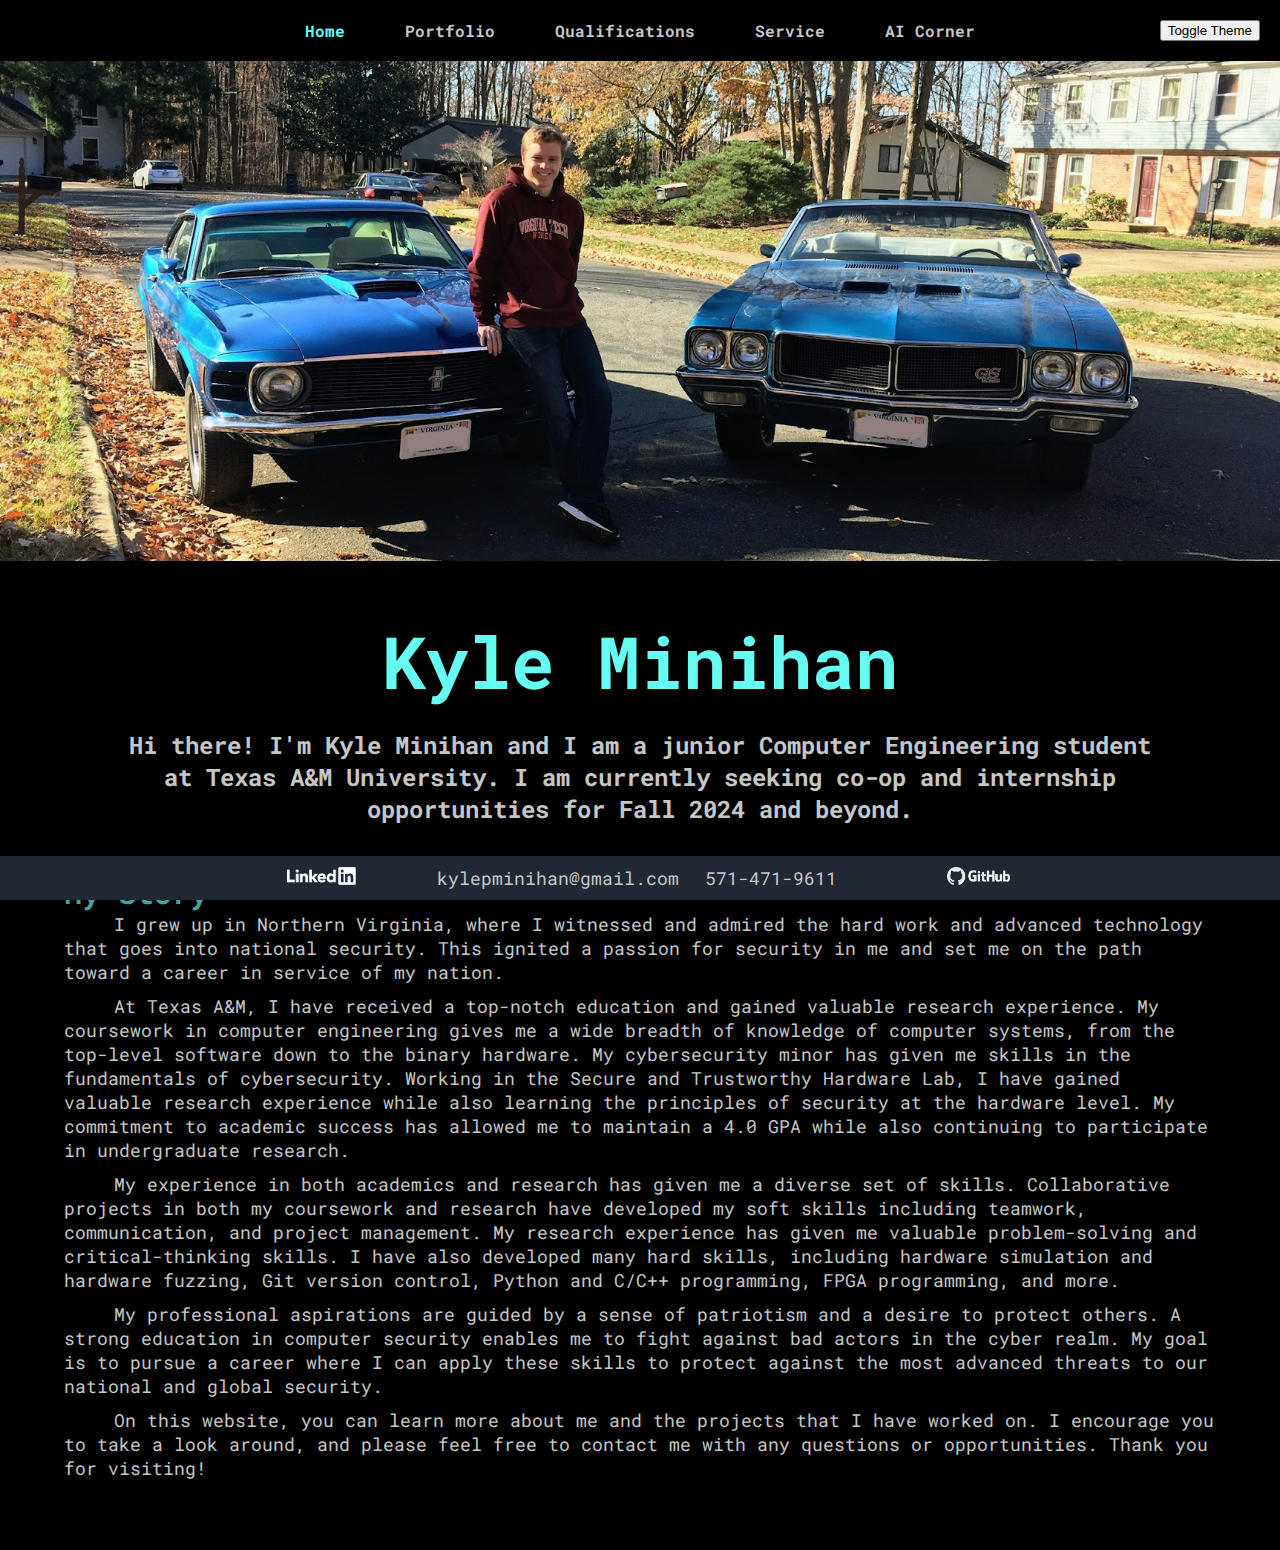
==== index.html @ 6b1ae29c "initial commit" ====
<!DOCTYPE html>
<html lang="en">
<head>
	<meta charset="UTF-8">
	<meta name="viewport" content="width=device-width, initial-scale=1.0">
	<title>Kyle Minihan</title>
	<link href="https://fonts.googleapis.com/css2?family=Roboto+Mono:ital,wght@0,400;0,700;1,400;1,700&display=swap" rel="stylesheet">
	<link id="main_stylesheet" rel="stylesheet" type="text/css" href="style.css"></link>
</head>
<body>
	<header>
		<button type="button" class="theme_toggle" onclick="toggleTheme()">Toggle Theme</button>
	</header>
	<div class="main_container">
		<nav class="nav_bar">
			<a class="nav_button nav_button_current" href="index.html">Home</a>
			<a class="nav_button" href="portfolio.html">Portfolio</a>
			<a class="nav_button" href="qualifications.html">Qualifications</a>
			<a class="nav_button" href="service.html">Service</a>
			<a class="nav_button" href="ai_corner.html">AI Corner</a>
		</nav>
		<div class="main_content">
			<img class="cover_image" src="images/car_pic.jpg" alt="Picture of Kyle Minihan">
			<h1 class="name">Kyle Minihan</h1>
			<div class="about_me"> Hi there! I'm Kyle Minihan and I am a junior  Computer Engineering student at Texas A&M University. 
					I am currently seeking co-op and internship opportunities for Fall 2024 and beyond.</div>
			<h2>My Story</h2>
			<div class="content_block">
				<p class="indent">
					I grew up in Northern Virginia, where I witnessed and admired the hard work and advanced technology that goes into national 
					security. This ignited a passion for security in me and set me on the path toward a career in service of my nation.
				</p>
				<p class="indent">
					At Texas A&M, I have received a top-notch education and gained valuable research experience. My coursework in computer engineering 
					gives me a wide breadth of knowledge of computer systems, from the top-level software down to the binary hardware.
					My cybersecurity minor has given me skills in the fundamentals of cybersecurity. Working in the Secure and Trustworthy Hardware 
					Lab, I have gained valuable research experience while also learning the principles of security at the hardware level. My commitment
					to academic success has allowed me to maintain a 4.0 GPA while also continuing to participate in undergraduate research.
				</p>
				<p class="indent">
					My experience in both academics and research has given me a diverse set of skills. Collaborative projects in both my coursework
					and research have developed my soft skills including teamwork, communication, and project management. My research experience has
					given me valuable problem-solving and critical-thinking skills. I have also developed many hard skills, including hardware simulation
					and hardware fuzzing, Git version control, Python and C/C++ programming, FPGA programming, and more.
				</p>
				<p class="indent">
					My professional aspirations are guided by a sense of patriotism and a desire to protect others. A strong education in computer security
					enables me to fight against bad actors in the cyber realm. My goal is to pursue a career where I can apply these skills to protect 
					against the most advanced threats to our national and global security.
				</p>
				<p class="indent">
					On this website, you can learn more about me and the projects that I have worked on. I encourage you to take a look around, and please
					feel free to contact me with any questions or opportunities. Thank you for visiting!
				</p>
			</div>
		</div>
	</div>
	<footer>
		<div class="footer_item"></div>
		<div class="footer_item">
			<a class="external_link" href="https://www.linkedin.com/in/kyle-minihan-ba7a75251/">
				<img class="footer_img" src="images/linkedin_logo.png" alt="LinkedIn">
			</a>
		</div>
		<div class="footer_item">
			<p>kylepminihan@gmail.com</p>
		</div>
		<div class="footer_item">
			<p>571-471-9611</p>
		</div>
		<div class="footer_item">
			<a class="external_link" href="https://github.com/minmanrox">
				<img class="footer_img" src="images/github_logo.png" alt="GitHub">
			</a>
		</div>
		<div class="footer_item"></div>
	</footer>
	<script src="script.js"></script>
</body>
</html>
---- style.css ----
:root {
    --blue-light: #66fcf1;
    --blue-medium: #45a29e;
    --grey-light: #c5c6c7;
    --grey-medium: #1f2833;
    --grey-dark: #0b0c10;
}

.theme_toggle {
    right: 20px;
    top: 20px;
    position: absolute;
}

body {
    background-color: black;
    color: var(--grey-light);
    font-family: 'Roboto Mono', monospace;
    font-size: 18px;
    margin: auto;
    padding-bottom: 60px;
}

a:visited {
    color: inherit;
}

/* Style the buttons */
.nav_button {
    display: inline-block;
    padding: 10px 20px;
    margin: 10px;
    color: var(--grey-light);
    border: none;
    text-align: center;
    text-decoration: none;
    font-size: 16px;
    font-weight: bold;
    cursor: pointer;
}

/* Override color for current page*/
.nav_button_current {
    color: var(--blue-light) !important;
}

/* Evenly space the buttons */
.nav_bar {
    display: flex;
    justify-content: center;
}

/* Style the image */
.cover_image {
    width: 100%;
    height: 500px;
    object-fit: cover;
}

/* Style my name */
.name {
    font-size: 72px;
    font-weight: bold;
    text-align: center;
    color: var(--blue-light);
    margin-bottom: 20px;
}

/* Style bio */
.about_me {
    font-size: 24px;
    font-weight: bold;
    text-align: center;
    color: var(--grey-light);
    margin: auto;
    margin-bottom: 2em;
    width: 80%;
}

/* Style subheadings */
h2 {
    font-size: 30px;
    font-weight: bold;
    color: var(--blue-medium);
    margin: auto;
    width: 90%;
}

h3 {
    font-size: 24px;
    font-weight: bold;
    color: var(--grey-light);
    margin: auto;
    width: 90%;

}

/* Style the main content */
p {
    margin: auto;
    width: 90%;
}

p.indent {
    text-indent: 50px;
    margin-bottom: 10px;
}

/* Style main headings*/
h1 {
    font-size: 60px;
    font-weight: bold;
    text-align: center;
    color: var(--blue-light);
}

/* Style each content section*/
.content_section {
    padding-bottom: 20px;
}

/* Style the bullet points */
ul.a {
    margin: auto;
    width: 90%;
    list-style-type: none;
    list-style-position: inside;
    padding-bottom: 20px;
}

ul.b {
    list-style-type: none;
    list-style-position: inside;
    padding-bottom: 20px;
    padding-left: 5px;
}

li.a {
    border-left: 1px solid var(--grey-light);
    padding-left: 20px;
    font-size: 18px;
    color: var(--grey-light);
}

li.b{
    list-style-type: circle;
}

/* Style download link */
.download_link {
    display: block;
    margin: auto;
    width: 90%;
    text-align: center;
    text-decoration: none;
    color: var(--grey-light);
    font-size: 16px;
    margin-bottom: 36px;
}

.external_link {
    color: var(--grey-light);
    text-decoration: none;
    font-weight: bold;
}

/* Style flex container */
.flex_container {
    display: flex;
    margin: auto;
    width: 97%;
}

.flex_item_a {
    flex: 2;
}

.flex_item_b {
    display: flex;
    flex-direction: column;
    flex: 1;
    align-items: center;
    justify-content: center;
    text-align: center;
}

.portfo_img {
    width: 300px;
}

.service_logo {
    width: 300px;
}

/* Style the footer */
footer {
    display: flex;
    margin-top: 20px;
    left: 0;
    bottom: 0;
    width: 100%;
    padding: 10px;
    background-color: var(--grey-medium);
    color: var(--grey-light);
    text-align: center;
    position: fixed;
}

.footer_item {
    flex: 1;
}

.footer_img {
    height: 1em;
}

/* AI-generated CSS */
.page_title {
    text-align: center;
}
  
.page_description {
    text-align: center;
    font-weight: bold;
}
  
.poetry {
    color: lightblue;
}

.jokes {
    color: lightblue;
}

.pickup_lines {
    color: lightblue;
}

.poem_column,
.joke_column,
.pickup_line_column {
    margin-left: 5%;
    margin-bottom: 20px;
    width: 25%;
    display: inline-block;
    vertical-align: top;
}
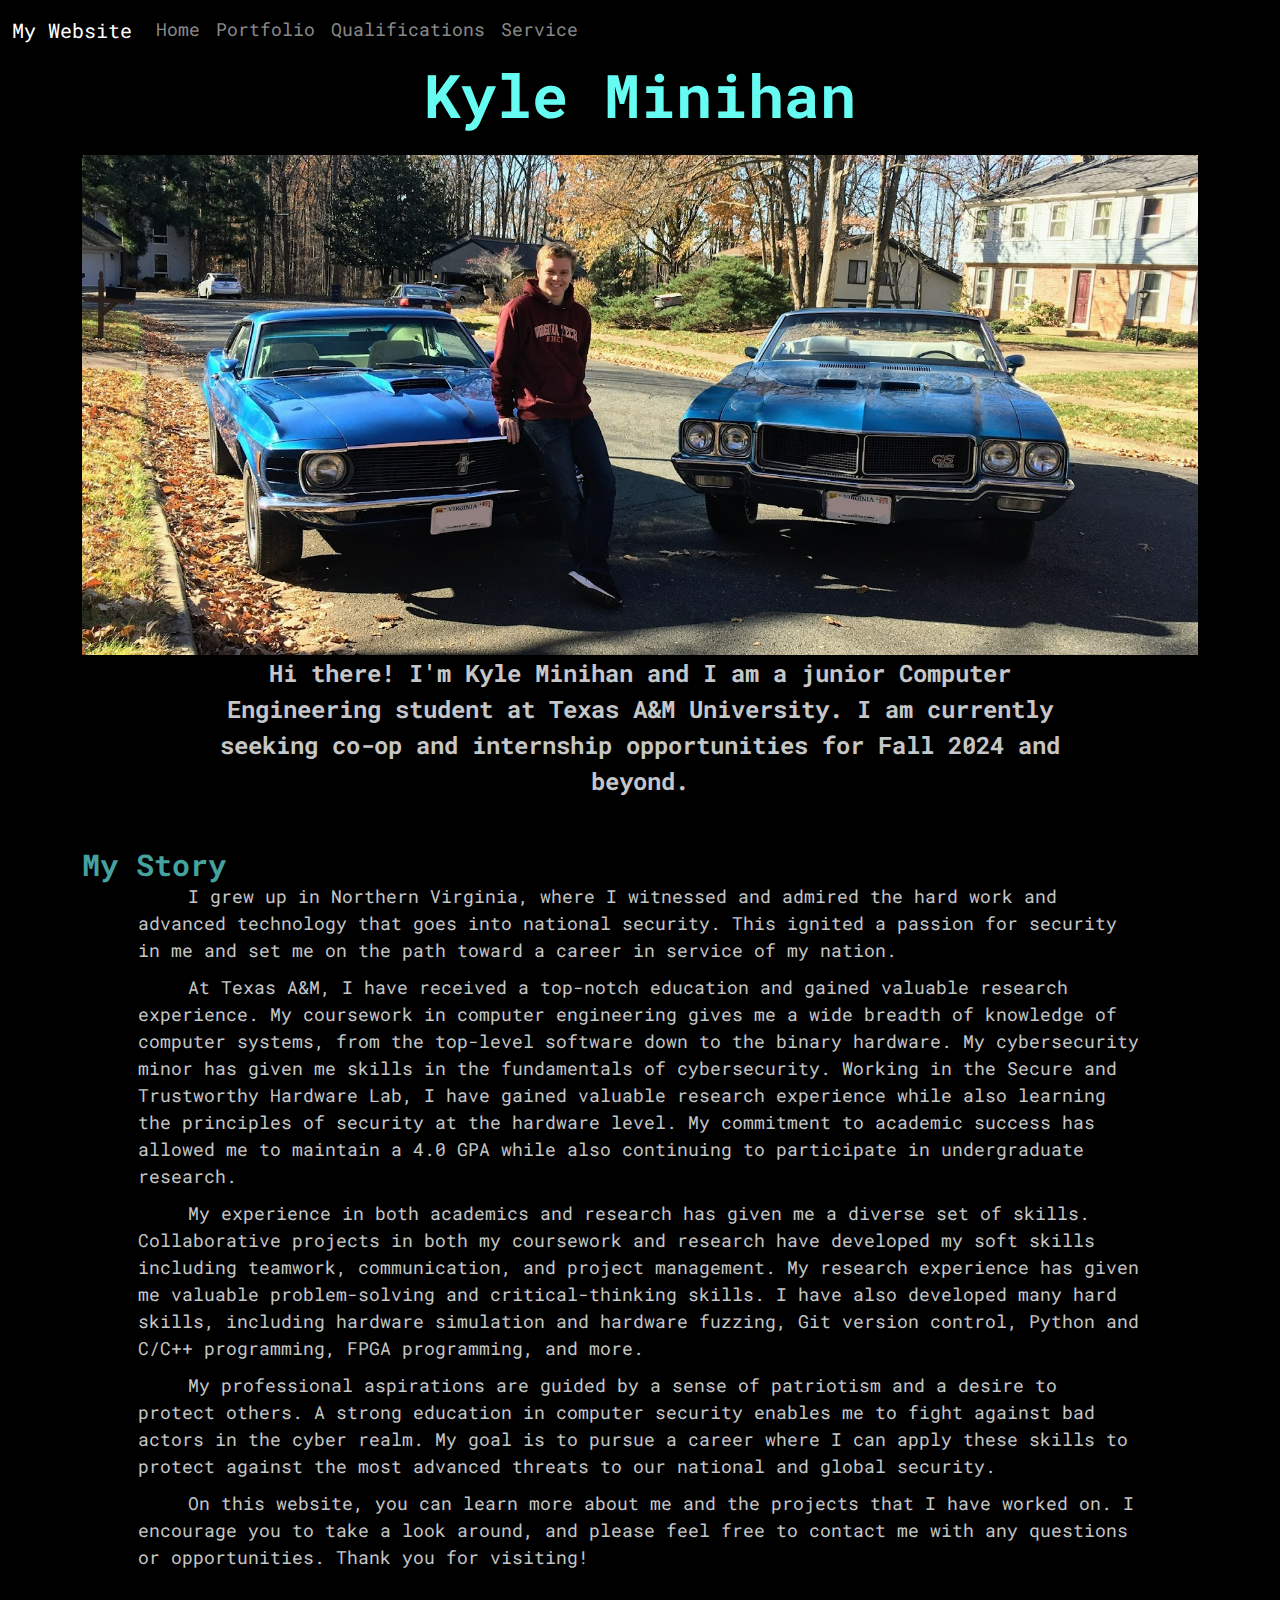
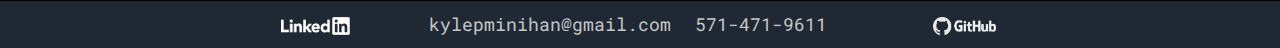
==== commit 282fe7fc: "updated theme 1 for mobile devices. disabled theme 2" ====
--- a/index.html
+++ b/index.html
@@ -5,23 +5,46 @@
 	<meta name="viewport" content="width=device-width, initial-scale=1.0">
 	<title>Kyle Minihan</title>
 	<link href="https://fonts.googleapis.com/css2?family=Roboto+Mono:ital,wght@0,400;0,700;1,400;1,700&display=swap" rel="stylesheet">
+	<link rel="stylesheet" href="https://cdn.jsdelivr.net/npm/bootstrap@5.3.0/dist/css/bootstrap.min.css">
 	<link id="main_stylesheet" rel="stylesheet" type="text/css" href="style.css"></link>
 </head>
 <body>
+	<nav class="navbar navbar-expand-lg navbar-dark">
+		<div class="container-fluid">
+            <a class="navbar-brand" href="#">My Website</a>
+			<!-- <button type="button" class="btn btn-secondary btn-sm" onclick="toggleTheme()">Toggle Theme</button> -->
+            <button class="navbar-toggler" type="button" data-bs-toggle="collapse" data-bs-target="#navbarNav" aria-controls="navbarNav" aria-expanded="false" aria-label="Toggle navigation">
+				<span class="navbar-toggler-icon"></span>
+            </button>
+            <div class="collapse navbar-collapse" id="navbarNav">
+				<ul class="navbar-nav">
+					<li class="nav-item">
+						<a class="nav-link" href="index.html">Home</a>
+                    </li>
+                    <li class="nav-item">
+						<a class="nav-link" href="portfolio.html">Portfolio</a>
+                    </li>
+                    <li class="nav-item">
+						<a class="nav-link" href="qualifications.html">Qualifications</a>
+                    </li>
+					<li class="nav-item">
+						<a class="nav-link" href="service.html">Service</a>
+                    </li>
+					<!-- <li class="nav-item">
+						<a class="nav-link" href="ai_corner.html">AI Corner</a>
+                    </li> -->
+                </ul>
+            </div>
+        </div>
+    </nav>
+	
 	<header>
-		<button type="button" class="theme_toggle" onclick="toggleTheme()">Toggle Theme</button>
+		<h1>Kyle Minihan</h1>
 	</header>
-	<div class="main_container">
-		<nav class="nav_bar">
-			<a class="nav_button nav_button_current" href="index.html">Home</a>
-			<a class="nav_button" href="portfolio.html">Portfolio</a>
-			<a class="nav_button" href="qualifications.html">Qualifications</a>
-			<a class="nav_button" href="service.html">Service</a>
-			<a class="nav_button" href="ai_corner.html">AI Corner</a>
-		</nav>
-		<div class="main_content">
+
+	<main class="main_container container mt-4">
+		<div class="main_content row">
 			<img class="cover_image" src="images/car_pic.jpg" alt="Picture of Kyle Minihan">
-			<h1 class="name">Kyle Minihan</h1>
 			<div class="about_me"> Hi there! I'm Kyle Minihan and I am a junior  Computer Engineering student at Texas A&M University. 
 					I am currently seeking co-op and internship opportunities for Fall 2024 and beyond.</div>
 			<h2>My Story</h2>
@@ -54,7 +77,8 @@
 				</p>
 			</div>
 		</div>
-	</div>
+	</main>
+	
 	<footer>
 		<div class="footer_item"></div>
 		<div class="footer_item">
@@ -76,5 +100,6 @@
 		<div class="footer_item"></div>
 	</footer>
 	<script src="script.js"></script>
+	<script src="https://cdn.jsdelivr.net/npm/bootstrap@5.3.0/dist/js/bootstrap.bundle.min.js"></script>
 </body>
 </html>
--- a/style.css
+++ b/style.css
@@ -6,19 +6,12 @@
     --grey-dark: #0b0c10;
 }
 
-.theme_toggle {
-    right: 20px;
-    top: 20px;
-    position: absolute;
-}
-
 body {
     background-color: black;
     color: var(--grey-light);
     font-family: 'Roboto Mono', monospace;
     font-size: 18px;
     margin: auto;
-    padding-bottom: 60px;
 }
 
 a:visited {
@@ -203,7 +196,6 @@
     background-color: var(--grey-medium);
     color: var(--grey-light);
     text-align: center;
-    position: fixed;
 }
 
 .footer_item {
@@ -214,7 +206,14 @@
     height: 1em;
 }
 
-/* AI-generated CSS */
+/* Media query for screens smaller than 768px */
+@media (max-width: 768px) {
+    footer {
+        flex-direction: column;
+    }
+}
+
+/* uI-generated CSS */
 .page_title {
     text-align: center;
 }
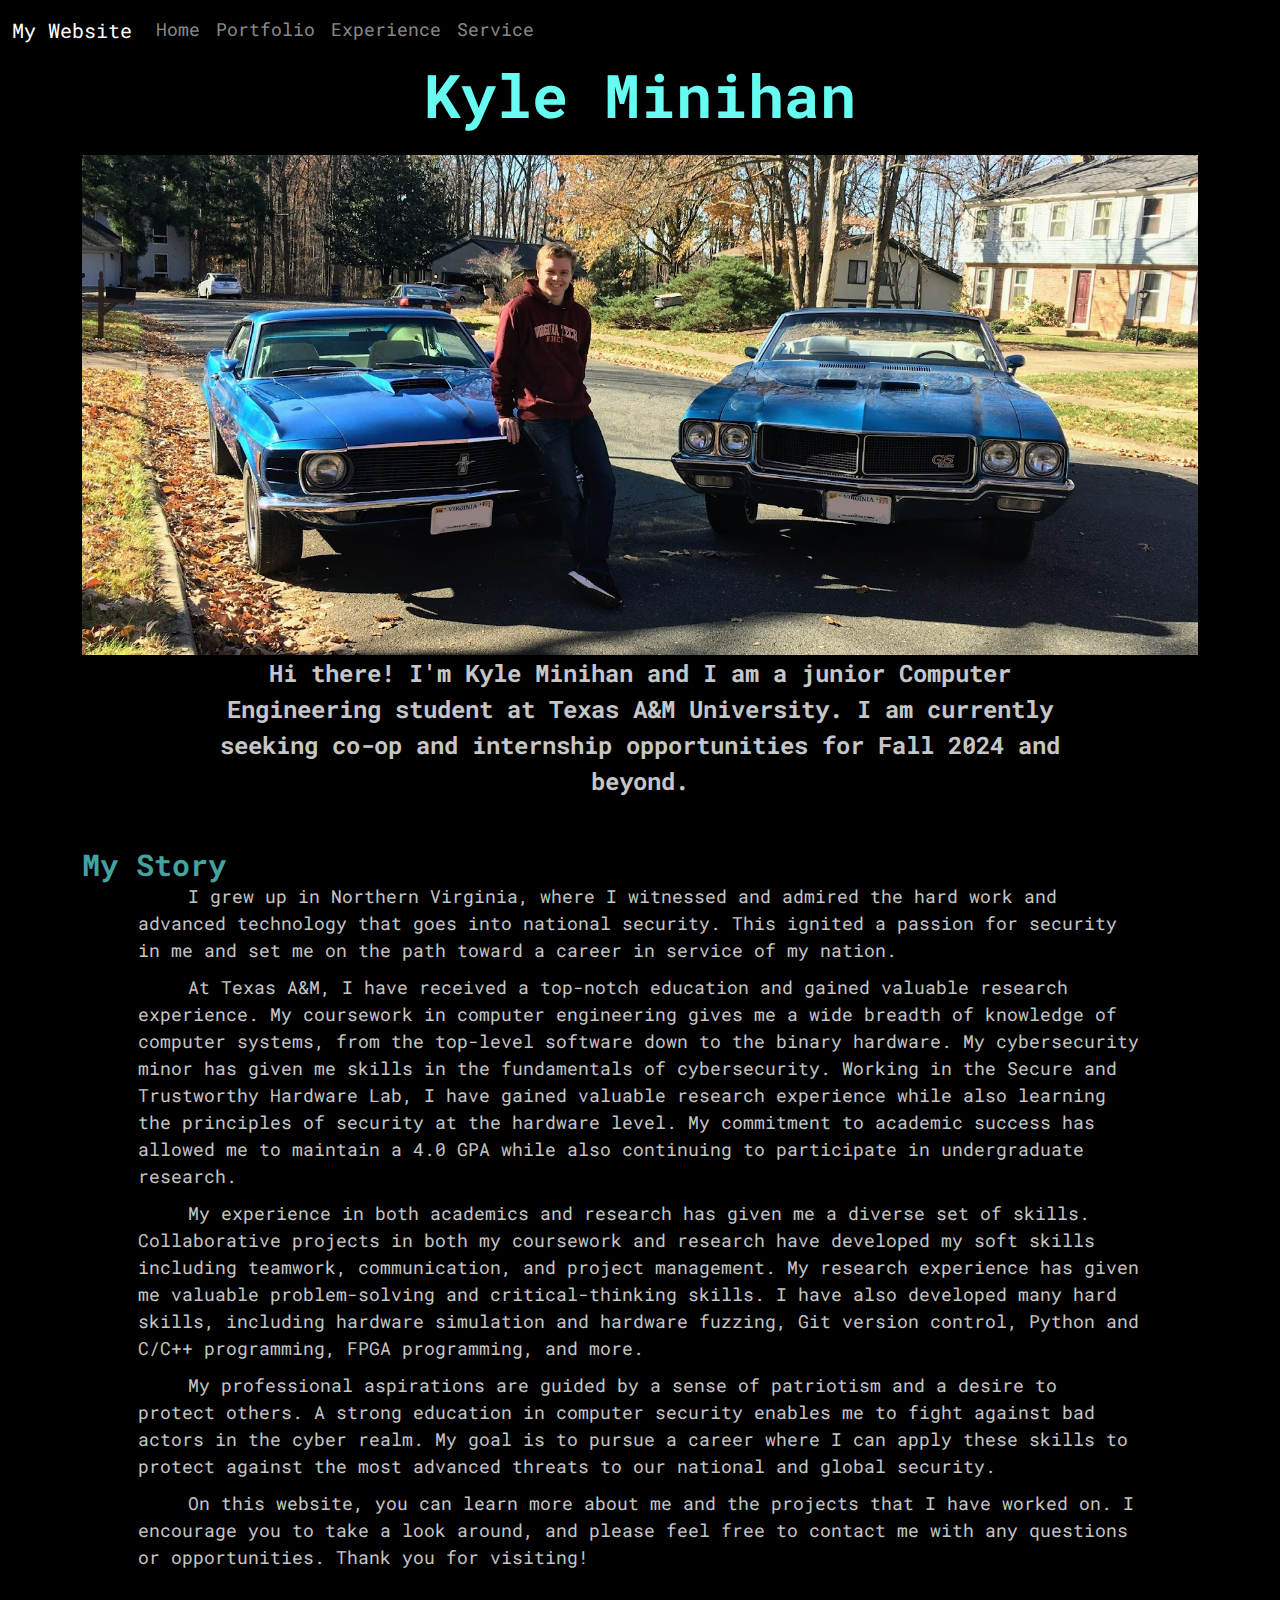
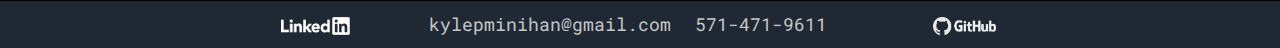
==== commit d7d655f9: "add mobile-friendly for all pages on style 1" ====
--- a/index.html
+++ b/index.html
@@ -25,7 +25,7 @@
 						<a class="nav-link" href="portfolio.html">Portfolio</a>
                     </li>
                     <li class="nav-item">
-						<a class="nav-link" href="qualifications.html">Qualifications</a>
+						<a class="nav-link" href="qualifications.html">Experience</a>
                     </li>
 					<li class="nav-item">
 						<a class="nav-link" href="service.html">Service</a>
--- a/style.css
+++ b/style.css
@@ -126,6 +126,7 @@
     list-style-position: inside;
     padding-bottom: 20px;
     padding-left: 5px;
+    font-weight: normal;
 }
 
 li.a {
@@ -137,6 +138,7 @@
 
 li.b{
     list-style-type: circle;
+    font-weight: bold;
 }
 
 /* Style download link */
@@ -209,6 +211,9 @@
 /* Media query for screens smaller than 768px */
 @media (max-width: 768px) {
     footer {
+        flex-direction: column;
+    }
+    .flex_container {
         flex-direction: column;
     }
 }
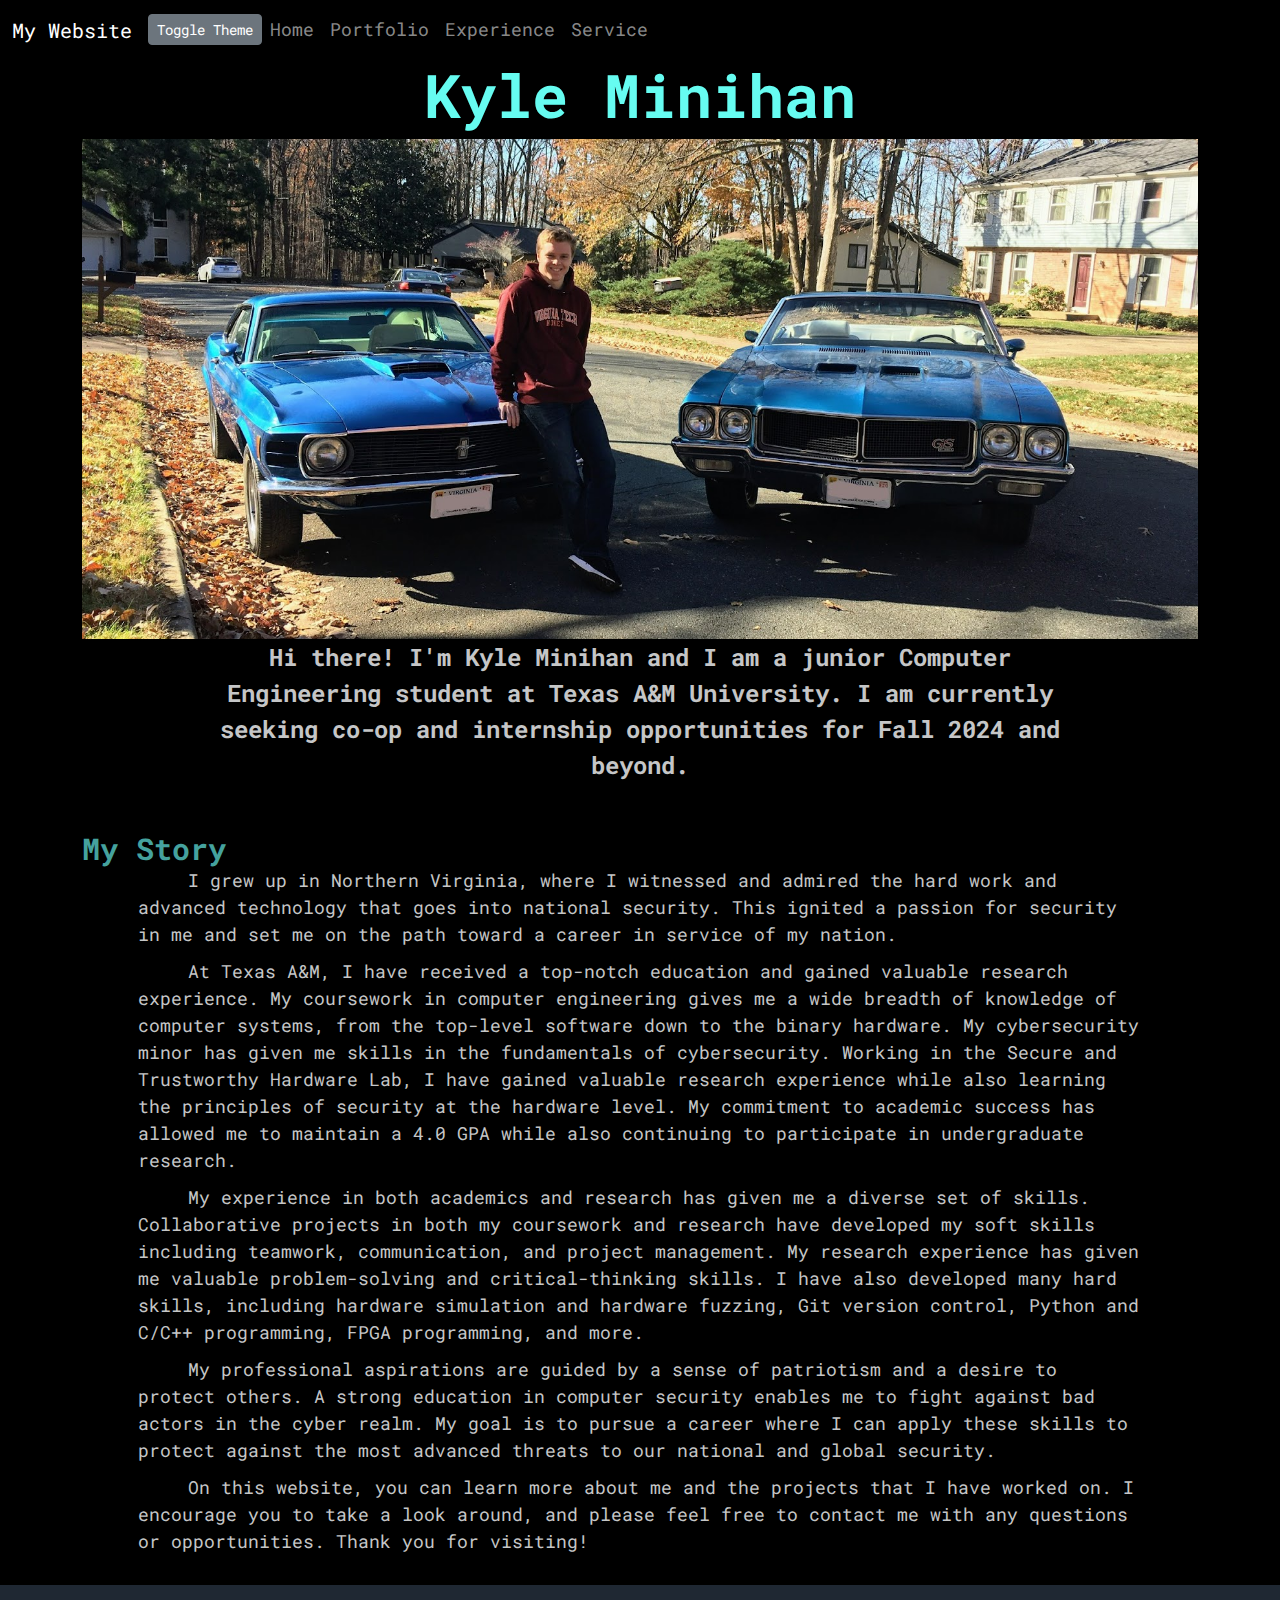
==== commit bcf8d6e4: "fixed style 2 for widescreen, experience page still broken in style 2" ====
--- a/index.html
+++ b/index.html
@@ -12,7 +12,7 @@
 	<nav class="navbar navbar-expand-lg navbar-dark">
 		<div class="container-fluid">
             <a class="navbar-brand" href="#">My Website</a>
-			<!-- <button type="button" class="btn btn-secondary btn-sm" onclick="toggleTheme()">Toggle Theme</button> -->
+			<button type="button" class="btn btn-secondary btn-sm" onclick="toggleTheme()">Toggle Theme</button>
             <button class="navbar-toggler" type="button" data-bs-toggle="collapse" data-bs-target="#navbarNav" aria-controls="navbarNav" aria-expanded="false" aria-label="Toggle navigation">
 				<span class="navbar-toggler-icon"></span>
             </button>
@@ -42,8 +42,8 @@
 		<h1>Kyle Minihan</h1>
 	</header>
 
-	<main class="main_container container mt-4">
-		<div class="main_content row">
+	<main class="main_container container">
+		<div class="main_content row justify-content-center">
 			<img class="cover_image" src="images/car_pic.jpg" alt="Picture of Kyle Minihan">
 			<div class="about_me"> Hi there! I'm Kyle Minihan and I am a junior  Computer Engineering student at Texas A&M University. 
 					I am currently seeking co-op and internship opportunities for Fall 2024 and beyond.</div>
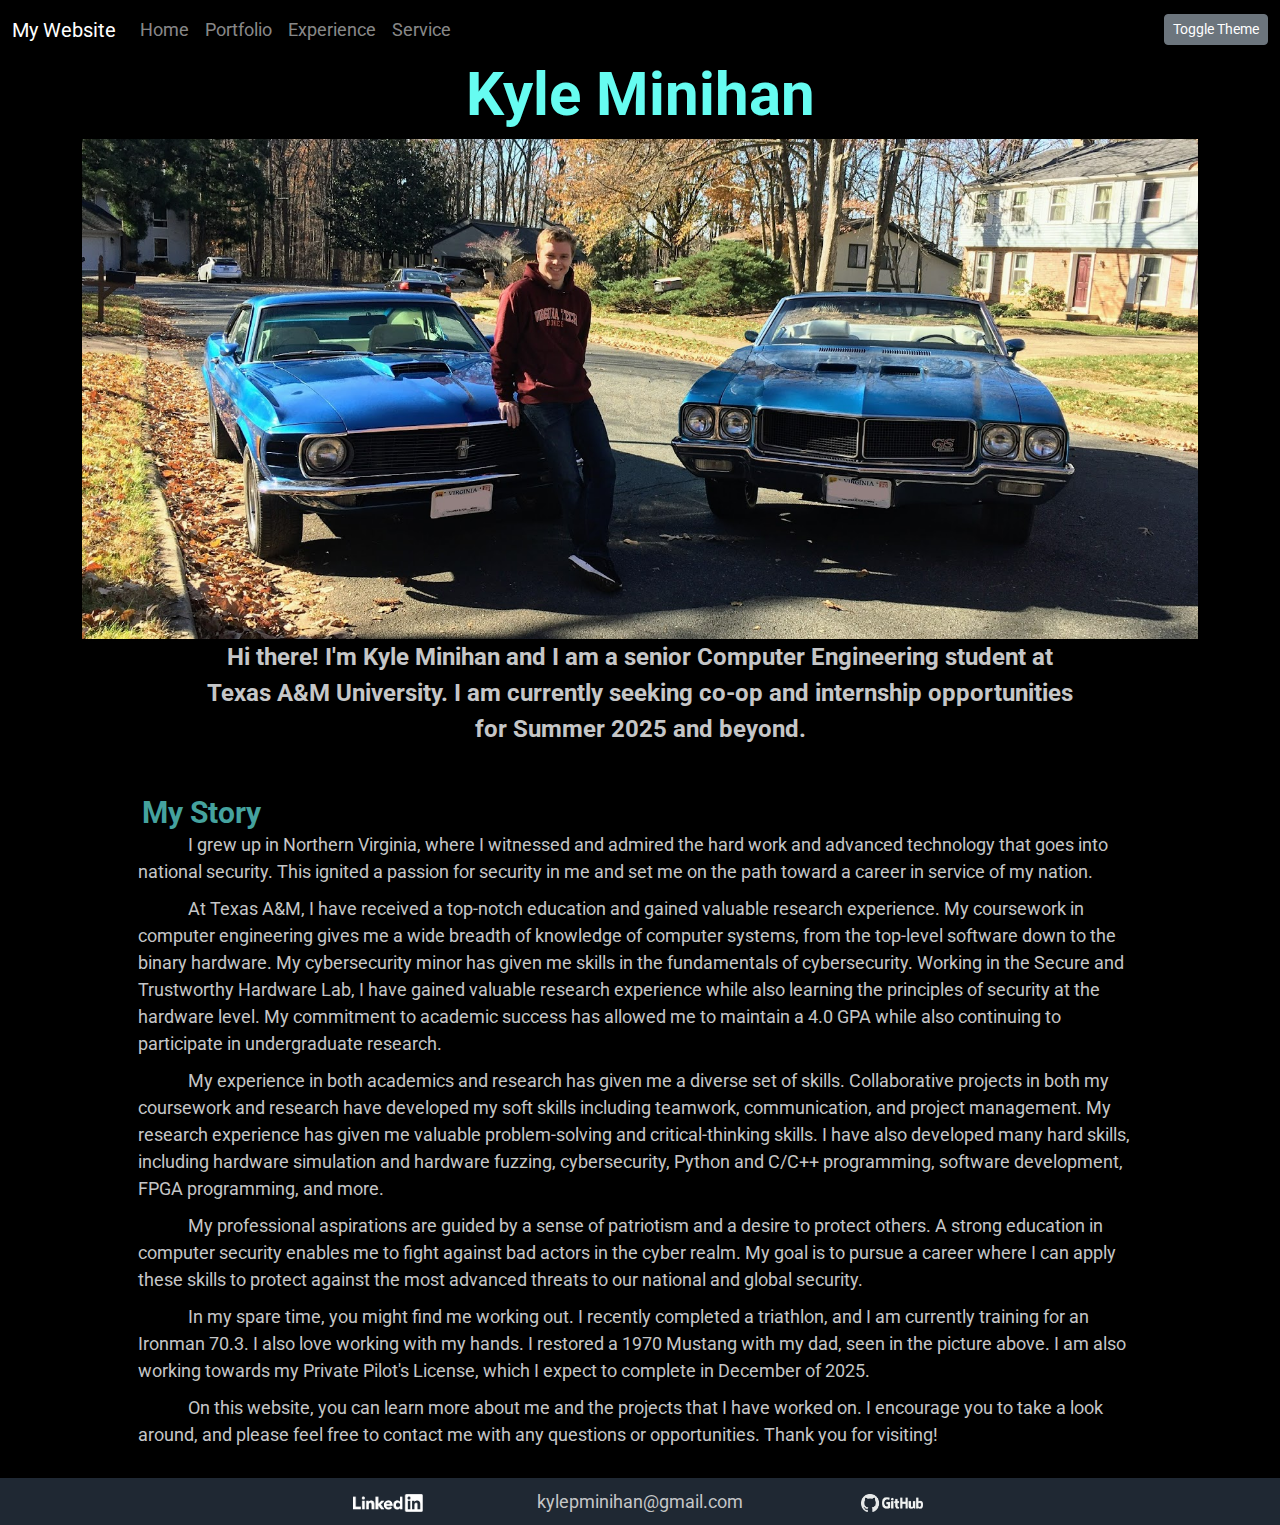
==== commit c934be29: "Updated with new information. Minor style fixes" ====
--- a/index.html
+++ b/index.html
@@ -4,7 +4,7 @@
 	<meta charset="UTF-8">
 	<meta name="viewport" content="width=device-width, initial-scale=1.0">
 	<title>Kyle Minihan</title>
-	<link href="https://fonts.googleapis.com/css2?family=Roboto+Mono:ital,wght@0,400;0,700;1,400;1,700&display=swap" rel="stylesheet">
+	<link href="https://fonts.googleapis.com/css2?family=Roboto:ital,wght@0,400;0,700;1,400;1,700&display=swap" rel="stylesheet">
 	<link rel="stylesheet" href="https://cdn.jsdelivr.net/npm/bootstrap@5.3.0/dist/css/bootstrap.min.css">
 	<link id="main_stylesheet" rel="stylesheet" type="text/css" href="style.css"></link>
 </head>
@@ -12,7 +12,6 @@
 	<nav class="navbar navbar-expand-lg navbar-dark">
 		<div class="container-fluid">
             <a class="navbar-brand" href="#">My Website</a>
-			<button type="button" class="btn btn-secondary btn-sm" onclick="toggleTheme()">Toggle Theme</button>
             <button class="navbar-toggler" type="button" data-bs-toggle="collapse" data-bs-target="#navbarNav" aria-controls="navbarNav" aria-expanded="false" aria-label="Toggle navigation">
 				<span class="navbar-toggler-icon"></span>
             </button>
@@ -34,6 +33,7 @@
 						<a class="nav-link" href="ai_corner.html">AI Corner</a>
                     </li> -->
                 </ul>
+				<button type="button" class="btn btn-secondary btn-sm ms-auto" onclick="toggleTheme()">Toggle Theme</button>
             </div>
         </div>
     </nav>
@@ -45,9 +45,9 @@
 	<main class="main_container container">
 		<div class="main_content row justify-content-center">
 			<img class="cover_image" src="images/car_pic.jpg" alt="Picture of Kyle Minihan">
-			<div class="about_me"> Hi there! I'm Kyle Minihan and I am a junior  Computer Engineering student at Texas A&M University. 
-					I am currently seeking co-op and internship opportunities for Fall 2024 and beyond.</div>
-			<h2>My Story</h2>
+			<div class="about_me"> Hi there! I'm Kyle Minihan and I am a senior Computer Engineering student at Texas A&M University. 
+					I am currently seeking co-op and internship opportunities for Summer 2025 and beyond.</div>
+			<h2 class="main_heading">My Story</h2>
 			<div class="content_block">
 				<p class="indent">
 					I grew up in Northern Virginia, where I witnessed and admired the hard work and advanced technology that goes into national 
@@ -64,12 +64,17 @@
 					My experience in both academics and research has given me a diverse set of skills. Collaborative projects in both my coursework
 					and research have developed my soft skills including teamwork, communication, and project management. My research experience has
 					given me valuable problem-solving and critical-thinking skills. I have also developed many hard skills, including hardware simulation
-					and hardware fuzzing, Git version control, Python and C/C++ programming, FPGA programming, and more.
+					and hardware fuzzing, cybersecurity, Python and C/C++ programming, software development, FPGA programming, and more.
 				</p>
 				<p class="indent">
 					My professional aspirations are guided by a sense of patriotism and a desire to protect others. A strong education in computer security
 					enables me to fight against bad actors in the cyber realm. My goal is to pursue a career where I can apply these skills to protect 
 					against the most advanced threats to our national and global security.
+				</p>
+				<p class="indent">
+					In my spare time, you might find me working out. I recently completed a triathlon, and I am currently training for an Ironman 70.3. 
+					I also love working with my hands. I restored a 1970 Mustang with my dad, seen in the picture above. I am also working towards my 
+					Private Pilot's License, which I expect to complete in December of 2025. 
 				</p>
 				<p class="indent">
 					On this website, you can learn more about me and the projects that I have worked on. I encourage you to take a look around, and please
@@ -90,9 +95,6 @@
 			<p>kylepminihan@gmail.com</p>
 		</div>
 		<div class="footer_item">
-			<p>571-471-9611</p>
-		</div>
-		<div class="footer_item">
 			<a class="external_link" href="https://github.com/minmanrox">
 				<img class="footer_img" src="images/github_logo.png" alt="GitHub">
 			</a>
--- a/style.css
+++ b/style.css
@@ -9,7 +9,7 @@
 body {
     background-color: black;
     color: var(--grey-light);
-    font-family: 'Roboto Mono', monospace;
+    font-family: 'Roboto';
     font-size: 18px;
     margin: auto;
 }
@@ -77,6 +77,10 @@
     color: var(--blue-medium);
     margin: auto;
     width: 90%;
+}
+
+h2.main_heading {
+    margin-left: 120px;
 }
 
 h3 {
@@ -155,7 +159,7 @@
 
 .external_link {
     color: var(--grey-light);
-    text-decoration: none;
+    text-decoration: underline;
     font-weight: bold;
 }
 
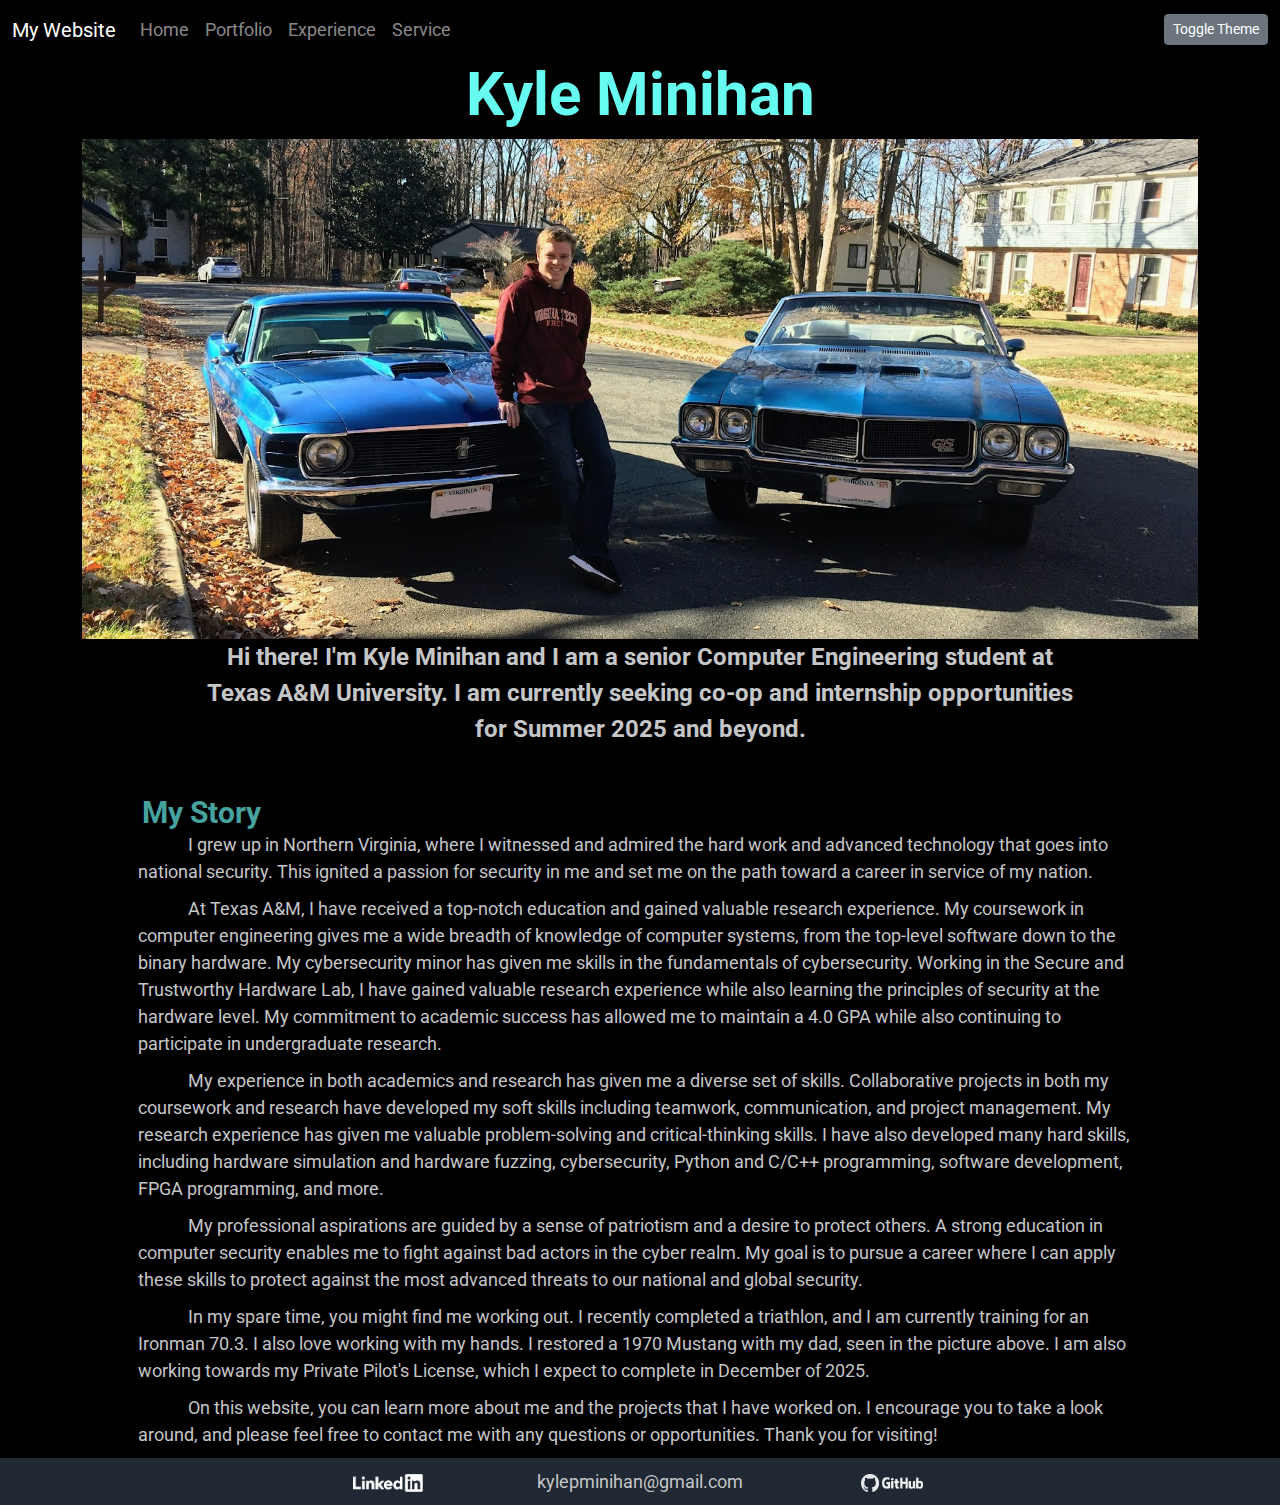
==== commit ff444a3e: "sticky footer" ====
--- a/index.html
+++ b/index.html
@@ -8,7 +8,7 @@
 	<link rel="stylesheet" href="https://cdn.jsdelivr.net/npm/bootstrap@5.3.0/dist/css/bootstrap.min.css">
 	<link id="main_stylesheet" rel="stylesheet" type="text/css" href="style.css"></link>
 </head>
-<body>
+<body class="d-flex flex-column min-vh-100">
 	<nav class="navbar navbar-expand-lg navbar-dark">
 		<div class="container-fluid">
             <a class="navbar-brand" href="#">My Website</a>
@@ -42,7 +42,7 @@
 		<h1>Kyle Minihan</h1>
 	</header>
 
-	<main class="main_container container">
+	<main class="main_container container flex-grow-1">
 		<div class="main_content row justify-content-center">
 			<img class="cover_image" src="images/car_pic.jpg" alt="Picture of Kyle Minihan">
 			<div class="about_me"> Hi there! I'm Kyle Minihan and I am a senior Computer Engineering student at Texas A&M University. 
@@ -84,7 +84,7 @@
 		</div>
 	</main>
 	
-	<footer>
+    <footer class="mt-auto">
 		<div class="footer_item"></div>
 		<div class="footer_item">
 			<a class="external_link" href="https://www.linkedin.com/in/kyle-minihan-ba7a75251/">
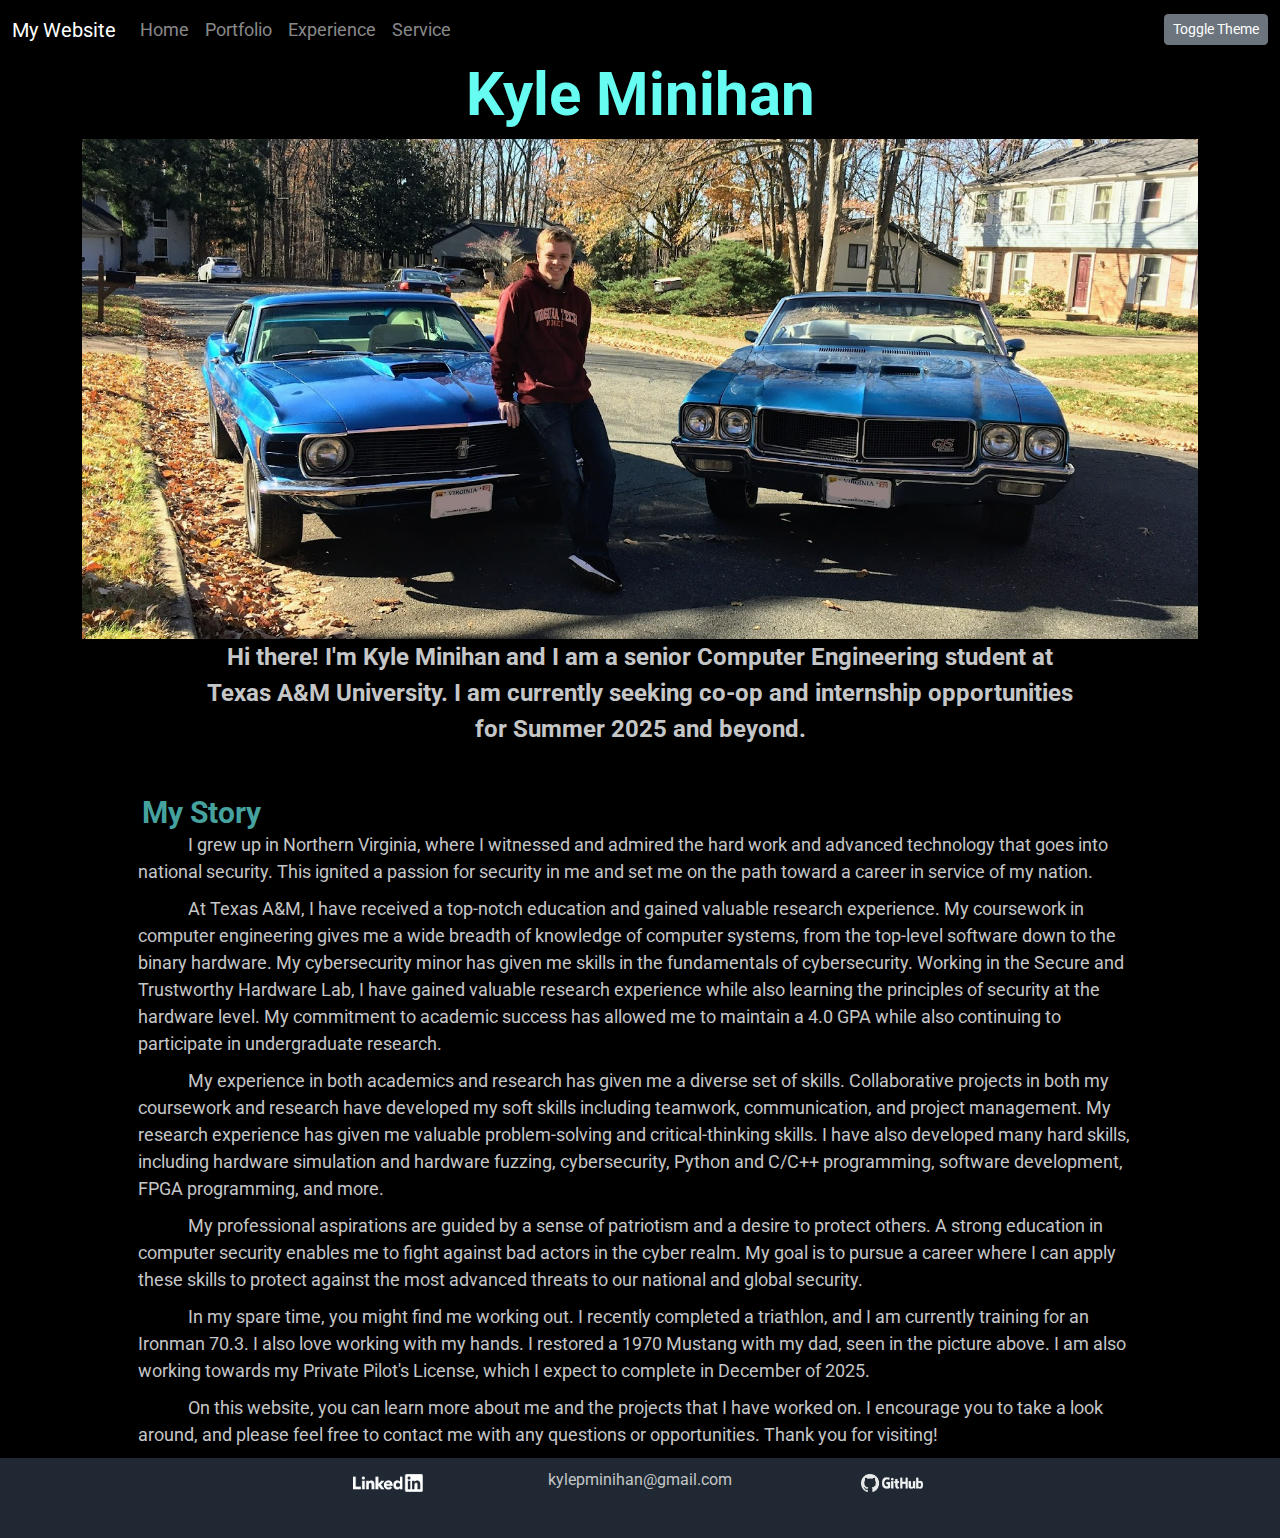
==== commit b8cc9e20: "link fixes" ====
--- a/index.html
+++ b/index.html
@@ -92,7 +92,9 @@
 			</a>
 		</div>
 		<div class="footer_item">
-			<p>kylepminihan@gmail.com</p>
+			<a class="unstyled_link" href="mailto:kylepminihan@gmail.com">
+				<p>kylepminihan@gmail.com</p>
+			</a>
 		</div>
 		<div class="footer_item">
 			<a class="external_link" href="https://github.com/minmanrox">
--- a/style.css
+++ b/style.css
@@ -146,7 +146,7 @@
 }
 
 /* Style download link */
-.download_link {
+.unstyled_link {
     display: block;
     margin: auto;
     width: 90%;
